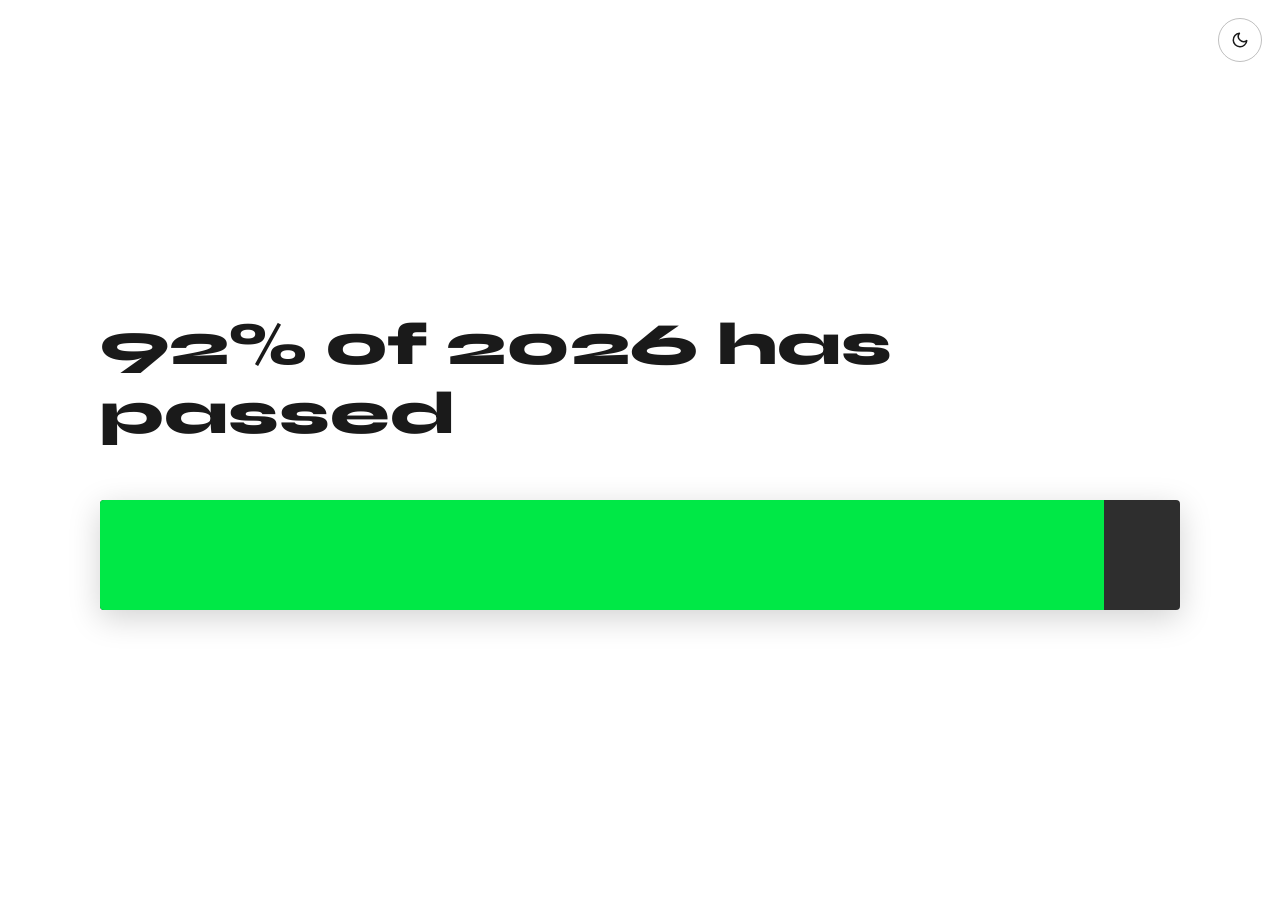
==== index.html @ 49a7e014 "edit file after wrong" ====
<!DOCTYPE html>
<html lang="en">
<head>
  <meta charset="UTF-8" />
  <meta name="viewport" content="width=device-width, initial-scale=1.0, maximum-scale=1.0" />
  <meta name="theme-color" content="#ffffff" id="theme-meta" />
  <title>Year Progress</title>
  <link href="https://fonts.googleapis.com/css2?family=Syne:wght@700;800&display=swap" rel="stylesheet" />
  <style>
    /* ── Variables ── */
    :root {
      --bg:       #ffffff;
      --text:     #1a1a1a;
      --bar-bg:   #2e2e2e;
      --bar-fill: #00e846;
      --btn-border: rgba(0,0,0,0.25);
    }
    body.dark {
      --bg:         #111111;
      --text:       #ffffff;
      --btn-border: rgba(255,255,255,0.35);
    }

    /* ── Reset ── */
    *, *::before, *::after {
      margin: 0;
      padding: 0;
      box-sizing: border-box;
    }

    html {
      /* prevent horizontal scroll on mobile */
      overflow-x: hidden;
    }

    body {
      background: var(--bg);
      color: var(--text);
      font-family: 'Syne', sans-serif;
      min-height: 100vh;
      min-height: 100dvh; /* dynamic viewport on mobile browsers */
      display: flex;
      flex-direction: column;
      align-items: center;
      justify-content: center;
      /* responsive padding: shrinks on small screens */
      padding: 80px clamp(20px, 8vw, 100px) 60px;
      transition: background 0.35s ease, color 0.35s ease;
      overflow-x: hidden;
    }

    /* ── Theme toggle button ── */
    .theme-toggle {
      position: fixed;
      top: 18px;
      right: 18px;
      /* comfortable tap target (min 44px recommended by Apple/Google) */
      width: 44px;
      height: 44px;
      border-radius: 50%;
      background: transparent;
      border: 1.5px solid var(--btn-border);
      color: var(--text);
      cursor: pointer;
      display: flex;
      align-items: center;
      justify-content: center;
      transition: border-color 0.35s ease, color 0.35s ease, transform 0.2s ease;
      -webkit-tap-highlight-color: transparent;
      touch-action: manipulation;
      /* sit above everything */
      z-index: 100;
    }
    .theme-toggle:hover  { transform: scale(1.1); }
    .theme-toggle:active { transform: scale(0.95); }

    /* ── Headline ── */
    .headline {
      font-size: clamp(20px, 5vw, 60px);
      font-weight: 800;
      line-height: 1.15;
      margin-bottom: clamp(28px, 5vw, 52px);
      color: var(--text);
      transition: color 0.35s ease;
      /* allow wrapping on very small screens without overflow */
      word-break: break-word;
      hyphens: auto;
      max-width: 100%;
    }

    /* ── Progress bar ── */
    .progress-wrap {
      width: 100%;
      /* height scales with viewport — stays chunky everywhere */
      height: clamp(65px, 13vw, 110px);
      background: var(--bar-bg);
      border-radius: 4px;
      overflow: hidden;
      box-shadow: 0 8px 32px rgba(0, 0, 0, 0.18);
      /* never wider than a comfortable reading line */
      max-width: 700%;
    }

    .progress-fill {
      height: 100%;
      background: var(--bar-fill);
      width: 0%;
      border-radius: 0;
      transition: width 1.4s cubic-bezier(0.22, 1, 0.36, 1);
      /* GPU layer for smooth animation */
      will-change: width;
    }

    /* ── Tablet ── */
    @media (min-width: 601px) and (max-width: 1024px) {
      body { padding-top: 80px; }
    }

    /* ── Mobile (≤ 480px) ── */
    @media (max-width: 480px) {
      body { padding-top: 76px; }
      .theme-toggle {
        top: 14px;
        right: 14px;
      }
    }
  </style>
</head>
<body>

  <!-- Day / Night toggle -->
  <button
    class="theme-toggle"
    id="theme-toggle"
    onclick="toggleTheme()"
    title="Toggle day / night mode"
    aria-label="Toggle day/night mode"
  >
    <!-- Moon (shown in day mode) -->
    <svg id="icon-moon" width="18" height="18" viewBox="0 0 24 24"
         fill="none" stroke="currentColor" stroke-width="2"
         stroke-linecap="round" stroke-linejoin="round" aria-hidden="true">
      <path d="M21 12.79A9 9 0 1111.21 3 7 7 0 0021 12.79z"/>
    </svg>
    <!-- Sun (shown in night mode) -->
    <svg id="icon-sun" width="18" height="18" viewBox="0 0 24 24"
         fill="none" stroke="currentColor" stroke-width="2"
         stroke-linecap="round" stroke-linejoin="round"
         aria-hidden="true" style="display:none;">
      <circle cx="12" cy="12" r="5"/>
      <line x1="12" y1="1"     x2="12" y2="3"/>
      <line x1="12" y1="21"    x2="12" y2="23"/>
      <line x1="4.22" y1="4.22"   x2="5.64"  y2="5.64"/>
      <line x1="18.36" y1="18.36" x2="19.78" y2="19.78"/>
      <line x1="1"  y1="12"    x2="3"  y2="12"/>
      <line x1="21" y1="12"    x2="23" y2="12"/>
      <line x1="4.22"  y1="19.78" x2="5.64"  y2="18.36"/>
      <line x1="18.36" y1="5.64"  x2="19.78" y2="4.22"/>
    </svg>
  </button>

  <div class="headline" id="headline">—% of — has passed</div>

  <div class="progress-wrap" role="progressbar" aria-valuemin="0" aria-valuemax="100" id="progress-wrap">
    <div class="progress-fill" id="progress-fill"></div>
  </div>

  <script>
    'use strict';

    var isDark = false;

    /* ── Day / Night toggle ── */
    function toggleTheme() {
      isDark = !isDark;
      document.body.classList.toggle('dark', isDark);
      document.getElementById('icon-moon').style.display = isDark ? 'none'  : 'block';
      document.getElementById('icon-sun').style.display  = isDark ? 'block' : 'none';
      // update browser tab colour on mobile
      document.getElementById('theme-meta').setAttribute('content', isDark ? '#111111' : '#ffffff');
    }

    /* ── Render result ── */
    function applyData(percent, year) {
      var pInt = Math.floor(percent);
      document.getElementById('headline').textContent = pInt + '% of ' + year + ' has passed';
      document.getElementById('progress-fill').style.width = percent + '%';
      document.getElementById('progress-wrap').setAttribute('aria-valuenow', pInt);
    }

    /* ── Client-side calculation (fallback) ── */
    function renderClientSide() {
      var now   = new Date();
      var year  = now.getFullYear();
      var start = new Date(year, 0, 1);
      var end   = new Date(year + 1, 0, 1);
      var pct   = ((now - start) / (end - start)) * 100;
      applyData(pct, year);
    }

    /* ── Fetch from Flask API; fall back gracefully ── */
    function fetchProgress() {
      if (!window.fetch) { renderClientSide(); return; }
      fetch('/api/year-progress')
        .then(function(res) {
          if (!res.ok) throw new Error('HTTP ' + res.status);
          return res.json();
        })
        .then(function(data) {
          applyData(data.percent, data.year);
        })
        .catch(function() {
          renderClientSide();
        });
    }

    fetchProgress();
  </script>
</body>
</html>
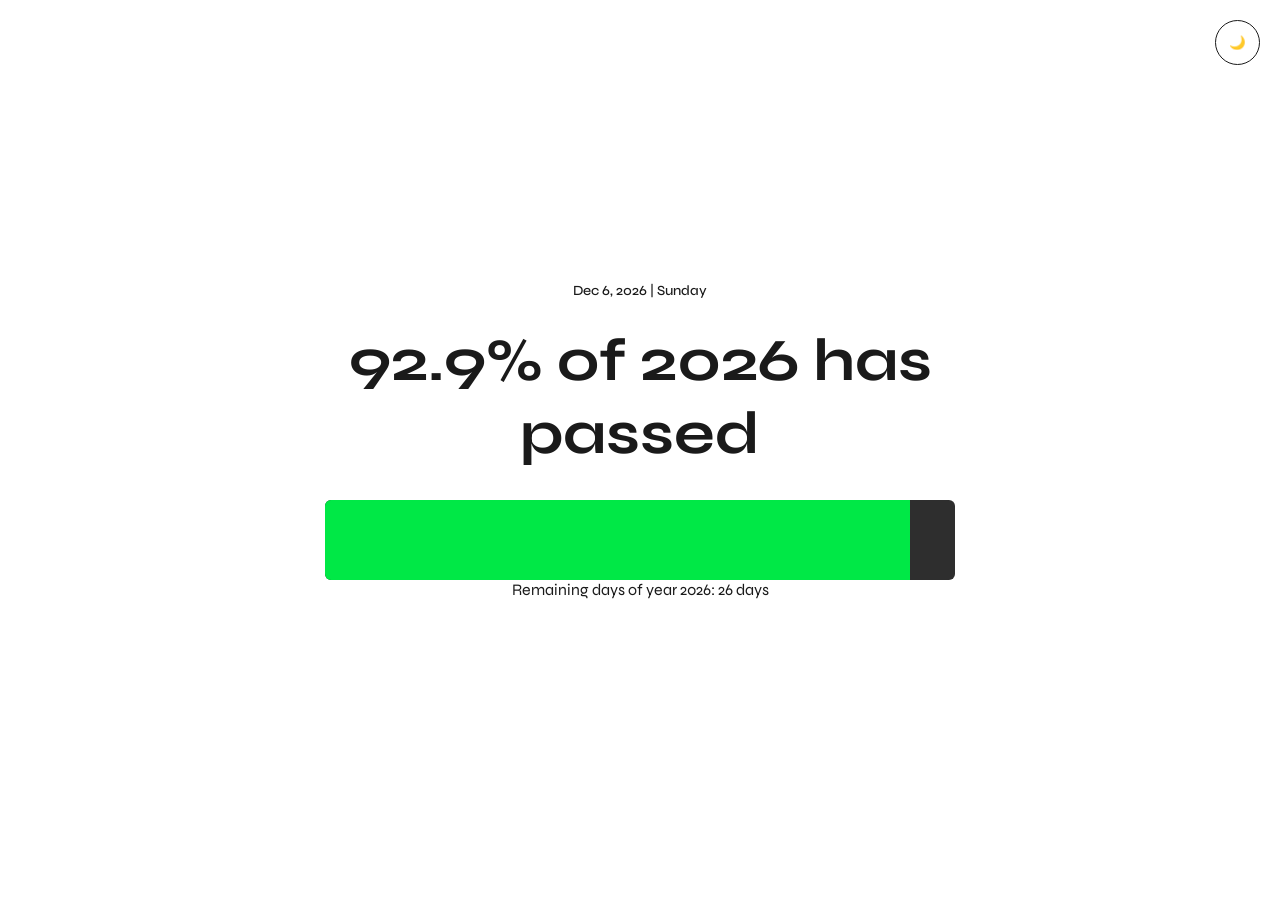
==== commit 0c198f79: "Move templates files to main directory" ====
--- a/index.html
+++ b/index.html
@@ -2,219 +2,74 @@
 <html lang="en">
 <head>
   <meta charset="UTF-8" />
-  <meta name="viewport" content="width=device-width, initial-scale=1.0, maximum-scale=1.0" />
-  <meta name="theme-color" content="#ffffff" id="theme-meta" />
+  <meta name="viewport" content="width=device-width, initial-scale=1.0"/>
   <title>Year Progress</title>
-  <link href="https://fonts.googleapis.com/css2?family=Syne:wght@700;800&display=swap" rel="stylesheet" />
-  <style>
-    /* ── Variables ── */
-    :root {
-      --bg:       #ffffff;
-      --text:     #1a1a1a;
-      --bar-bg:   #2e2e2e;
-      --bar-fill: #00e846;
-      --btn-border: rgba(0,0,0,0.25);
-    }
-    body.dark {
-      --bg:         #111111;
-      --text:       #ffffff;
-      --btn-border: rgba(255,255,255,0.35);
-    }
 
-    /* ── Reset ── */
-    *, *::before, *::after {
-      margin: 0;
-      padding: 0;
-      box-sizing: border-box;
-    }
+  <!-- ربط ملف CSS -->
+  <link rel="stylesheet" href="style.css">
 
-    html {
-      /* prevent horizontal scroll on mobile */
-      overflow-x: hidden;
-    }
-
-    body {
-      background: var(--bg);
-      color: var(--text);
-      font-family: 'Syne', sans-serif;
-      min-height: 100vh;
-      min-height: 100dvh; /* dynamic viewport on mobile browsers */
-      display: flex;
-      flex-direction: column;
-      align-items: center;
-      justify-content: center;
-      /* responsive padding: shrinks on small screens */
-      padding: 80px clamp(20px, 8vw, 100px) 60px;
-      transition: background 0.35s ease, color 0.35s ease;
-      overflow-x: hidden;
-    }
-
-    /* ── Theme toggle button ── */
-    .theme-toggle {
-      position: fixed;
-      top: 18px;
-      right: 18px;
-      /* comfortable tap target (min 44px recommended by Apple/Google) */
-      width: 44px;
-      height: 44px;
-      border-radius: 50%;
-      background: transparent;
-      border: 1.5px solid var(--btn-border);
-      color: var(--text);
-      cursor: pointer;
-      display: flex;
-      align-items: center;
-      justify-content: center;
-      transition: border-color 0.35s ease, color 0.35s ease, transform 0.2s ease;
-      -webkit-tap-highlight-color: transparent;
-      touch-action: manipulation;
-      /* sit above everything */
-      z-index: 100;
-    }
-    .theme-toggle:hover  { transform: scale(1.1); }
-    .theme-toggle:active { transform: scale(0.95); }
-
-    /* ── Headline ── */
-    .headline {
-      font-size: clamp(20px, 5vw, 60px);
-      font-weight: 800;
-      line-height: 1.15;
-      margin-bottom: clamp(28px, 5vw, 52px);
-      color: var(--text);
-      transition: color 0.35s ease;
-      /* allow wrapping on very small screens without overflow */
-      word-break: break-word;
-      hyphens: auto;
-      max-width: 100%;
-    }
-
-    /* ── Progress bar ── */
-    .progress-wrap {
-      width: 100%;
-      /* height scales with viewport — stays chunky everywhere */
-      height: clamp(65px, 13vw, 110px);
-      background: var(--bar-bg);
-      border-radius: 4px;
-      overflow: hidden;
-      box-shadow: 0 8px 32px rgba(0, 0, 0, 0.18);
-      /* never wider than a comfortable reading line */
-      max-width: 700%;
-    }
-
-    .progress-fill {
-      height: 100%;
-      background: var(--bar-fill);
-      width: 0%;
-      border-radius: 0;
-      transition: width 1.4s cubic-bezier(0.22, 1, 0.36, 1);
-      /* GPU layer for smooth animation */
-      will-change: width;
-    }
-
-    /* ── Tablet ── */
-    @media (min-width: 601px) and (max-width: 1024px) {
-      body { padding-top: 80px; }
-    }
-
-    /* ── Mobile (≤ 480px) ── */
-    @media (max-width: 480px) {
-      body { padding-top: 76px; }
-      .theme-toggle {
-        top: 14px;
-        right: 14px;
-      }
-    }
-  </style>
+  <!-- الخط -->
+  <link href="https://fonts.googleapis.com/css2?family=Syne:wght@700;800&display=swap" rel="stylesheet"/>
 </head>
 <body>
 
-  <!-- Day / Night toggle -->
-  <button
-    class="theme-toggle"
-    id="theme-toggle"
-    onclick="toggleTheme()"
-    title="Toggle day / night mode"
-    aria-label="Toggle day/night mode"
-  >
-    <!-- Moon (shown in day mode) -->
-    <svg id="icon-moon" width="18" height="18" viewBox="0 0 24 24"
-         fill="none" stroke="currentColor" stroke-width="2"
-         stroke-linecap="round" stroke-linejoin="round" aria-hidden="true">
-      <path d="M21 12.79A9 9 0 1111.21 3 7 7 0 0021 12.79z"/>
-    </svg>
-    <!-- Sun (shown in night mode) -->
-    <svg id="icon-sun" width="18" height="18" viewBox="0 0 24 24"
-         fill="none" stroke="currentColor" stroke-width="2"
-         stroke-linecap="round" stroke-linejoin="round"
-         aria-hidden="true" style="display:none;">
-      <circle cx="12" cy="12" r="5"/>
-      <line x1="12" y1="1"     x2="12" y2="3"/>
-      <line x1="12" y1="21"    x2="12" y2="23"/>
-      <line x1="4.22" y1="4.22"   x2="5.64"  y2="5.64"/>
-      <line x1="18.36" y1="18.36" x2="19.78" y2="19.78"/>
-      <line x1="1"  y1="12"    x2="3"  y2="12"/>
-      <line x1="21" y1="12"    x2="23" y2="12"/>
-      <line x1="4.22"  y1="19.78" x2="5.64"  y2="18.36"/>
-      <line x1="18.36" y1="5.64"  x2="19.78" y2="4.22"/>
-    </svg>
+  <button class="theme-toggle" onclick="toggleTheme()">
+    <span id="icon">🌙</span>
   </button>
 
-  <div class="headline" id="headline">—% of — has passed</div>
+  <div class="container">
+    <div class="date-time-info" id="date-time-info">— | — | —</div>
 
-  <div class="progress-wrap" role="progressbar" aria-valuemin="0" aria-valuemax="100" id="progress-wrap">
-    <div class="progress-fill" id="progress-fill"></div>
+    <div class="headline" id="headline">—% of 2026 has passed</div>
+
+    <div class="progress-wrap">
+      <div class="progress-fill" id="progress-fill"></div>
+    </div>
+
+    <div class="remaining-days" id="remaining-days">Remaining days of year 2026 — days</div>
   </div>
 
   <script>
-    'use strict';
+    let isDark = false;
 
-    var isDark = false;
-
-    /* ── Day / Night toggle ── */
     function toggleTheme() {
       isDark = !isDark;
       document.body.classList.toggle('dark', isDark);
-      document.getElementById('icon-moon').style.display = isDark ? 'none'  : 'block';
-      document.getElementById('icon-sun').style.display  = isDark ? 'block' : 'none';
-      // update browser tab colour on mobile
-      document.getElementById('theme-meta').setAttribute('content', isDark ? '#111111' : '#ffffff');
+      document.getElementById('icon').textContent = isDark ? '☀️' : '🌙';
     }
 
-    /* ── Render result ── */
-    function applyData(percent, year) {
-      var pInt = Math.floor(percent);
-      document.getElementById('headline').textContent = pInt + '% of ' + year + ' has passed';
-      document.getElementById('progress-fill').style.width = percent + '%';
-      document.getElementById('progress-wrap').setAttribute('aria-valuenow', pInt);
+    function renderProgress() {
+      const now = new Date();
+      const year = now.getFullYear();
+      const start = new Date(year, 0, 1);
+      const end = new Date(year + 1, 0, 1);
+
+      const percent = ((now - start) / (end - start)) * 100;
+
+      // Calculate remaining days
+      const totalDays = Math.floor((end - start) / (1000 * 60 * 60 * 24));
+      const elapsedDays = Math.floor((now - start) / (1000 * 60 * 60 * 24));
+      const remainingDays = totalDays - elapsedDays;
+
+      // Get date and day
+      const days = ['Sunday', 'Monday', 'Tuesday', 'Wednesday', 'Thursday', 'Friday', 'Saturday'];
+      const day = days[now.getDay()];
+      const date = now.toLocaleDateString('en-US', { year: 'numeric', month: 'short', day: 'numeric' });
+      document.getElementById('date-time-info').textContent =
+        date + ' | ' + day;
+
+      document.getElementById('headline').textContent =
+        percent.toFixed(1) + '% of ' + year + ' has passed';
+
+      document.getElementById('progress-fill').style.width =
+        percent + '%';
+
+      document.getElementById('remaining-days').textContent =
+        'Remaining days of year ' + year + ': ' + remainingDays + ' days';
     }
 
-    /* ── Client-side calculation (fallback) ── */
-    function renderClientSide() {
-      var now   = new Date();
-      var year  = now.getFullYear();
-      var start = new Date(year, 0, 1);
-      var end   = new Date(year + 1, 0, 1);
-      var pct   = ((now - start) / (end - start)) * 100;
-      applyData(pct, year);
-    }
-
-    /* ── Fetch from Flask API; fall back gracefully ── */
-    function fetchProgress() {
-      if (!window.fetch) { renderClientSide(); return; }
-      fetch('/api/year-progress')
-        .then(function(res) {
-          if (!res.ok) throw new Error('HTTP ' + res.status);
-          return res.json();
-        })
-        .then(function(data) {
-          applyData(data.percent, data.year);
-        })
-        .catch(function() {
-          renderClientSide();
-        });
-    }
-
-    fetchProgress();
+    renderProgress();
   </script>
+<link rel="stylesheet" href="index.css">
 </body>
-</html>
+</html>
--- a/index.css
+++ b/index.css
@@ -0,0 +1,105 @@
+:root {
+  --bg: #ffffff;
+  --text: #1a1a1a;
+  --bar-bg: #2e2e2e;
+  --bar-fill: #00e846;
+}
+
+body.dark {
+  --bg: #111111;
+  --text: #ffffff;
+}
+
+* {
+  margin: 0;
+  padding: 0;
+  box-sizing: border-box;
+}
+
+/* ✨ توسيط كامل الصفحة */
+body {
+  height: 100vh;
+  display: flex;
+  justify-content: center;
+  align-items: center;
+
+  background: var(--bg);
+  color: var(--text);
+  font-family: 'Syne', sans-serif;
+
+  transition: 0.3s;
+}
+
+/* 📦 الحاوية */
+.container {
+  width: 90%;
+  max-width: 700px;
+  text-align: center;
+}
+
+/* � تاريخ والوقت واليوم */
+.date-time-info {
+  font-size: 14px;
+  color: var(--text);
+  margin-bottom: 25px;
+  font-weight: 500;
+}
+
+/* �📝 النص */
+.headline {
+  font-size: clamp(24px, 5vw, 60px);
+  font-weight: 700;
+  margin-bottom: 30px;
+}
+
+/* ⏱️ الأيام المتبقية */
+.remaining-days {
+  font-size: 16px;
+  color: var(--text);
+  margin-bottom: 20px;
+}
+
+/* 📊 شريط التقدم */
+.progress-wrap {
+  width: 90%;
+  height: 80px;
+  background: var(--bar-bg);
+  border-radius: 6px;
+  overflow: hidden;
+  margin: 0 auto;
+}
+
+.progress-fill {
+  height: 100%;
+  width: 0%;
+  background: var(--bar-fill);
+  transition: width 1.2s ease;
+}
+
+/* 🌙 زر التبديل */
+.theme-toggle {
+  position: absolute;
+  top: 20px;
+  right: 20px;
+
+  width: 45px;
+  height: 45px;
+
+  border-radius: 50%;
+  border: 1px solid var(--text);
+  background: transparent;
+  color: var(--text);
+
+  cursor: pointer;
+}
+
+/* 📱 موبايل */
+@media (max-width: 600px) {
+  .headline {
+    font-size: 28px;
+  }
+
+  .progress-wrap {
+    height: 60px;
+  }
+}
